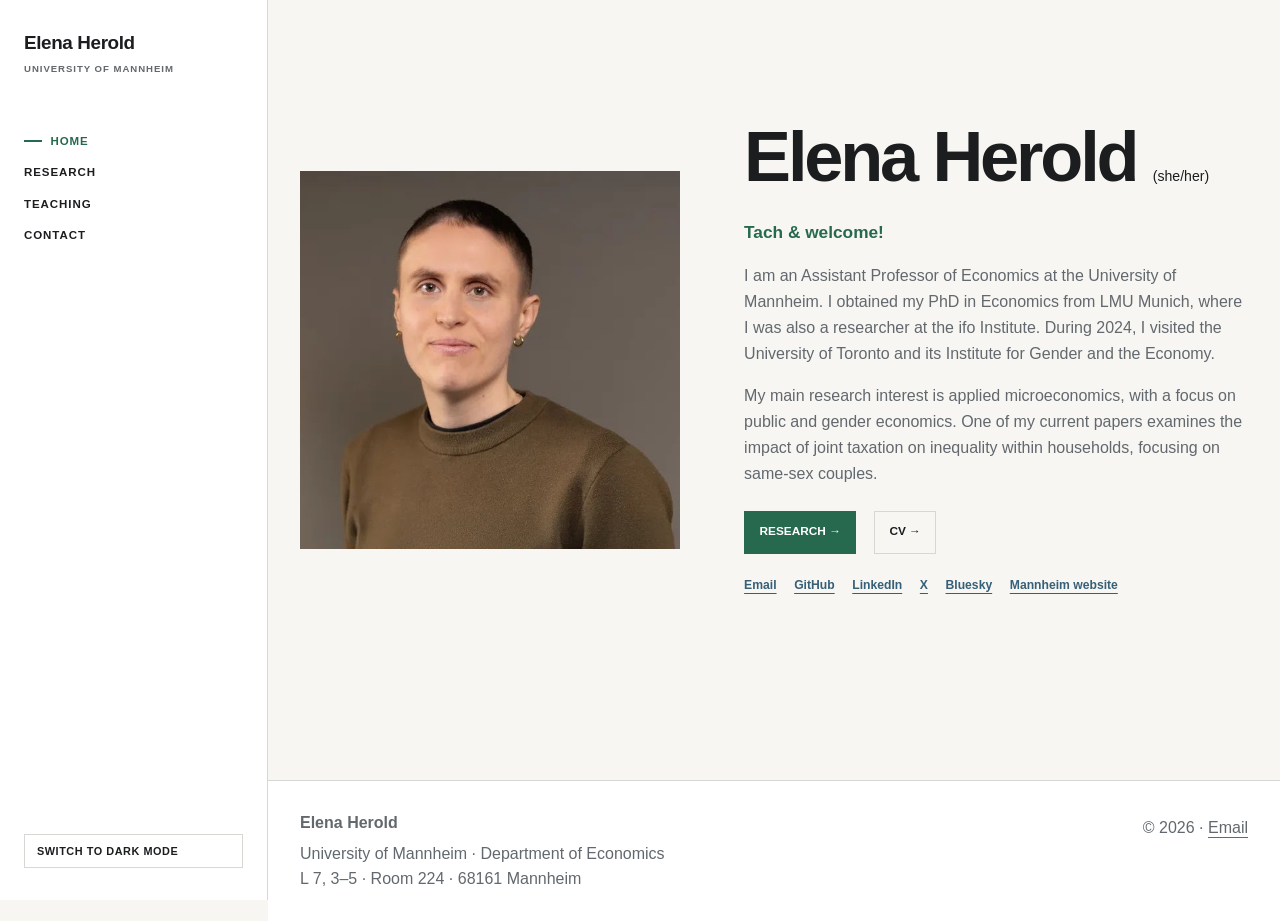
==== index.html @ 1909a2fe "Publish academic website" ====
<!doctype html>
<html lang="en"><head><meta charset="utf-8"><meta name="viewport" content="width=device-width, initial-scale=1"><meta name="description" content="Elena Herold — Assistant Professor of Economics at the University of Mannheim."><title>Elena Herold — Economics</title><link rel="stylesheet" href="styles.css"><script src="site.js" defer></script></head>
<body><a class="skip-link" href="#main">Skip to content</a>
<header class="site-header"><div class="nav-wrap"><a class="brand" href="index.html">Elena Herold</a><button class="menu-button" type="button" aria-expanded="false" aria-controls="navigation">Menu</button><nav class="nav" id="navigation" aria-label="Primary"><a aria-current="page" href="index.html">Home</a><a href="research.html">Research</a><a href="teaching.html">Teaching</a><a href="contact.html">Contact</a></nav></div></header>
<main id="main">
  <section class="hero"><div class="container profile-hero">
    <img class="portrait" src="elena-herold.jpg" alt="Portrait of Elena Herold" width="578" height="576">
    <div><h1>Elena Herold <small style="font-size:.24em;font-family:var(--sans);font-weight:500;letter-spacing:0">(she/her)</small></h1>
      <div class="bio"><p class="welcome">Tach &amp; welcome!</p><p>I am an Assistant Professor of Economics at the University of Mannheim. I obtained my PhD in Economics from LMU Munich, where I was also a researcher at the ifo Institute. During 2024, I visited the University of Toronto and its Institute for Gender and the Economy.</p><p>My main research interest is applied microeconomics, with a focus on public and gender economics. One of my current papers examines the impact of joint taxation on inequality within households, focusing on same-sex couples.</p></div>
      <div class="actions"><a class="button primary" href="research.html">Research →</a><a class="button" href="https://sites.google.com/view/elenaherold/cv" target="_blank" rel="noreferrer">CV →</a></div>
      <div class="quick-links" aria-label="Quick links"><a href="mailto:elena.herold@uni-mannheim.de">Email</a><a href="https://github.com/ElenaHerold">GitHub</a><a href="https://de.linkedin.com/in/elena-herold-15aa451b9">LinkedIn</a><a href="https://x.com/ElenaHero8">X</a><a href="https://bsky.app/profile/elenahero8.bsky.social">Bluesky</a><a href="https://www.vwl.uni-mannheim.de/herold/">Mannheim website</a></div>
    </div>
  </div></section>
</main>
<footer class="footer home-footer"><div class="footer-inner"><div><strong>Elena Herold</strong><p>University of Mannheim · Department of Economics<br>L 7, 3–5 · Room 224 · 68161 Mannheim</p></div><p>© <span data-year></span> · <a href="mailto:elena.herold@uni-mannheim.de">Email</a></p></div></footer></body></html>
---- styles.css ----
:root {
  --nav-w: clamp(248px, 22vw, 268px);
  --bg: #f7f6f3;
  --surface: #fff;
  --surface-soft: #efeeea;
  --text: #1b1d1f;
  --muted: #62686d;
  --line: #d7d7d3;
  --green: #27694f;
  --green-dark: #1f523f;
  --green-soft: #4f7d69;
  --orange: #9f3d32;
  --secondary: #365f78;
  --nav-bg: #fff;
  --nav-text: #1b1d1f;
  --serif: Georgia, "Times New Roman", serif;
  --sans: Arial, Helvetica, sans-serif;
}

html[data-theme="dark"] {
  --bg: #0c1120;
  --surface: #151d32;
  --surface-soft: #19233b;
  --text: #edf4ff;
  --muted: #a6b2c9;
  --line: #33425f;
  --green: #9bd2b6;
  --green-dark: #b9e0cd;
  --green-soft: #78b89c;
  --orange: #e09686;
  --secondary: #72e5ff;
  --nav-bg: #0c1120;
  --nav-text: #edf4ff;
}

* { box-sizing: border-box; }
html { scroll-behavior: smooth; }
body { margin: 0; padding-left: var(--nav-w); background: var(--bg); color: var(--text); font: 16px/1.62 var(--sans); }
a { color: inherit; text-underline-offset: 4px; }
img { max-width: 100%; }
.skip-link { position: fixed; left: -20rem; top: 1rem; z-index: 100; padding: .7rem 1rem; color: var(--text); background: var(--surface); }
.skip-link:focus { left: 1rem; }

.site-header { position: fixed; inset: 0 auto 0 0; z-index: 40; width: var(--nav-w); background: var(--nav-bg); color: var(--nav-text); border-right: 1px solid var(--line); }
.nav-wrap { min-height: 100%; padding: 2rem 1.5rem; display: flex; flex-direction: column; }
.brand { color: var(--nav-text); font: 720 1.18rem/1.2 var(--sans); letter-spacing: -.02em; text-decoration: none; }
.brand::after { content: "University of Mannheim"; display: block; margin-top: .55rem; color: var(--muted); font: 700 .6rem/1.3 var(--sans); letter-spacing: .1em; text-transform: uppercase; }
.nav { display: flex; flex-direction: column; gap: .8rem; margin-top: 3.5rem; }
.nav a { width: fit-content; color: var(--nav-text); font-size: .72rem; font-weight: 750; letter-spacing: .08em; text-decoration: none; text-transform: uppercase; }
.nav a:hover { color: var(--secondary); }
.nav a[aria-current="page"] { color: var(--green); }
.nav a[aria-current="page"]::before { content: ""; display: inline-block; width: 1.1rem; height: 2px; margin: 0 .55rem .2rem 0; background: currentColor; }
.menu-button { display: none; }
.theme-toggle { margin-top: auto; padding: .65rem .75rem; color: var(--nav-text); background: transparent; border: 1px solid var(--line); font: 750 .68rem/1 var(--sans); letter-spacing: .05em; text-align: left; text-transform: uppercase; cursor: pointer; }
.theme-toggle:hover { border-color: var(--green); color: var(--green); }

main { min-height: calc(100vh - 120px); }
.container { width: min(calc(100% - 4rem), 1080px); margin: auto; }
.hero { min-height: 80vh; display: flex; align-items: center; padding: 5rem 0; }
.profile-hero { display: grid; grid-template-columns: minmax(320px, .86fr) minmax(0, 1.14fr); gap: clamp(2.8rem, 5vw, 4.8rem); align-items: center; }
.portrait { display: block; width: 100%; height: auto; object-fit: contain; border: 0; box-shadow: none; margin: 0; }
h1 { margin: 0; font: 720 clamp(3rem, 5.5vw, 5.1rem)/.94 var(--sans); letter-spacing: -.045em; }
h1 small { font-size: .2em !important; font-weight: 500 !important; }
.welcome { margin-bottom: .55rem; color: var(--green); font-size: 1.08rem; font-weight: 800; }
.bio { max-width: 66ch; margin-top: 1.8rem; color: var(--muted); }
.actions, .quick-links { display: flex; flex-wrap: wrap; gap: .65rem 1.1rem; }
.actions { margin-top: 1.5rem; }
.quick-links { margin-top: 1.4rem; }
.quick-links a { color: var(--secondary); font-size: .76rem; font-weight: 750; }
.button { padding: .68rem .9rem; border: 1px solid var(--line); font-size: .74rem; font-weight: 800; text-decoration: none; text-transform: uppercase; }
.button:hover { border-color: var(--secondary); color: var(--secondary); }
.button.primary { color: #fff; background: var(--green); border-color: var(--green); }
html[data-theme="dark"] .button.primary { color: #111418; }

.compact-page { padding: 4.5rem 0 6rem; }
.page-title { margin-bottom: 2rem; }
.page-title h1, .research-heading-row h1 { font-size: clamp(2.35rem, 4.2vw, 3.8rem); }
.research-heading-row { display: flex; align-items: end; justify-content: space-between; gap: 2rem; margin-bottom: 2.4rem; }
.research-heading-row h2 { margin: 0 0 .35rem; color: var(--muted); font-size: .74rem; letter-spacing: .1em; text-transform: uppercase; }

.paper-grid { display: grid; border-top: 1px solid var(--line); }
.paper-card { padding: 1.45rem 0; border-bottom: 1px solid var(--line); }
.paper-card h3 { margin: 0; font: 650 1.2rem/1.28 var(--sans); }
.paper-card.featured { border-left: 0; padding-left: 0; }
.paper-meta-row { display: flex; flex-wrap: wrap; align-items: center; gap: .45rem; margin-top: .65rem; }
.authors { margin: 0 .4rem 0 0; color: var(--muted); }
.coauthor-link { color: var(--secondary); }
.status { display: inline-flex; align-items: center; min-height: 1.55rem; padding: .18rem .52rem; color: var(--secondary); background: transparent; border: 1px solid var(--line); border-radius: 2px; font-size: .67rem; font-weight: 750; }
.paper-actions-row { display: flex; flex-wrap: wrap; align-items: flex-start; gap: .7rem 1.15rem; margin-top: .75rem; }
.paper-actions-row > details:not([open]) { width: auto; }
.paper-actions-row > details[open] { flex: 1 1 100%; }
.paper-actions-row details p { max-width: 78ch; margin: 1rem 0 0; color: var(--muted); }
.paper-links { display: flex; align-items: center; gap: 1rem; }
.paper-links a, details summary { color: var(--green-dark); font-size: .76rem; font-weight: 800; cursor: pointer; }
html[data-theme="dark"] .paper-links a, html[data-theme="dark"] details summary { color: var(--green); }

.research-continuation, .subsection { margin-top: 3.5rem; }
.simple-heading { margin-bottom: 1.15rem; }
.simple-heading h2, .courses-heading h1 { margin: 0; color: var(--green-soft); font: 700 clamp(1.05rem, 1.65vw, 1.3rem)/1.15 var(--sans); letter-spacing: -.01em; }
.courses-heading h1 { font-size: 1.18rem; }
.research-first-heading { margin-bottom: 1rem; }
.publications-section { margin-top: 3rem; }
.work-list { display: grid; }
.work-item { padding: .95rem 0; border-bottom: 1px solid var(--line); }
.work-item:first-child { border-top: 1px solid var(--line); }
.work-item h3, .work-item p { margin: 0; }
.work-item h3, .publication-item h3 { font: 650 1.2rem/1.28 var(--sans); }
.work-item p { margin-top: .3rem; color: var(--muted); }
.publication-list { display: grid; }
.publication-item { display: grid; grid-template-columns: minmax(0, 1.5fr) minmax(170px, .5fr); gap: 1.5rem; padding: 1.05rem 0; border-bottom: 1px solid var(--line); }
.publication-item:first-child { border-top: 1px solid var(--line); }
.publication-item h3, .publication-item p { margin: 0; }
.publication-item h3 { font-size: 1.2rem; }
#policy .publication-item h3 { font-size: .9rem; line-height: 1.3; }
.publication-item p { margin-top: .3rem; color: var(--muted); font-size: .86rem; }
.publications-section .publication-item { grid-template-columns: 1fr; }
.publications-section .publication-venue { margin-top: .55rem; color: var(--text); }
.publications-section .publication-venue + p { margin-top: .55rem; }
.publication-item a:hover { color: var(--secondary); }
.media-grid { display: grid; grid-template-columns: repeat(2, minmax(0, 1fr)); gap: .7rem; }
.media-card { min-height: 135px; padding: 1.25rem; background: var(--surface); border: 1px solid var(--line); text-decoration: none; }
.media-card:hover { border-color: var(--green); }
.media-source { color: var(--green); font-size: .68rem; font-weight: 800; letter-spacing: .1em; text-transform: uppercase; }
.media-card h3 { margin: .65rem 0 0; font: 600 1.05rem/1.3 var(--serif); }

.course-list { display: grid; border-top: 1px solid var(--line); }
.course-item { min-height: 0; padding: 1.05rem 0; display: grid; grid-template-columns: 12rem minmax(0, 1fr); gap: 1.5rem; align-items: start; background: transparent; border: 0; border-bottom: 1px solid var(--line); }
.course-item > div { margin-top: 0; }
.course-term { margin: 0; color: var(--secondary); font-size: .67rem; font-weight: 800; letter-spacing: .08em; text-transform: uppercase; }
.course-item h2 { margin: 0 0 .35rem; font: 650 1.08rem/1.28 var(--sans); }
.course-item p { margin-bottom: 0; color: var(--muted); }
.teaching-supervision { padding: 2.2rem; background: color-mix(in srgb, var(--green) 7%, var(--surface)); border: 1px solid var(--line); }
.teaching-supervision .simple-heading h2 { font-size: 1.18rem; }
.teaching-supervision a { color: var(--secondary); }
.thesis-resources { display: grid; grid-template-columns: .8fr 1.2fr; gap: 2rem; margin-top: 1.8rem; }
.resource-block { padding-top: 1rem; border-top: 1px solid var(--line); }
.resource-block h3 { margin: 0; font-size: .95rem; }
.resource-list { margin: .9rem 0 0; padding-left: 1.15rem; }
.resource-list li + li { margin-top: .5rem; }

.contact-lead { margin-bottom: 2.8rem; }
.eyebrow { color: var(--green); font-size: .7rem; font-weight: 800; letter-spacing: .1em; text-transform: uppercase; }
.contact-email { font: 650 clamp(1.15rem, 2.8vw, 2.4rem)/1.1 var(--sans); letter-spacing: -.025em; text-decoration-thickness: 1px; }
.contact-layout { display: grid; grid-template-columns: .8fr 1.2fr; gap: 1rem; }
.office-block { padding: 1.7rem; background: var(--surface); border: 1px solid var(--line); font-style: normal; }
.office-block h2 { font: 600 1.8rem/1.1 var(--serif); }
.map-frame { width: 100%; min-height: 380px; border: 1px solid var(--line); filter: grayscale(.25) saturate(.6); }
.contact-bottom-links { display: flex; flex-wrap: wrap; gap: 1.2rem; margin-top: 1.4rem; }
.contact-bottom-links a { color: var(--secondary); font-weight: 750; }

/* Gentler research-page rhythm */
.research-page .container { width: min(calc(100% - 4rem), 900px); }
.research-page .compact-page { padding-top: 3.4rem; }
.research-page .simple-heading { margin-bottom: 1.8rem; }
.research-page .simple-heading h2 { color: var(--muted); font-size: .86rem; font-weight: 650; letter-spacing: .07em; text-transform: uppercase; }
.research-page .paper-grid { gap: 1.8rem; border-top: 0; }
.research-page .paper-card { padding: .15rem 0 .15rem 1.15rem; border-bottom: 0; border-left: 2px solid var(--line); transition: border-color .15s ease; }
.research-page .paper-card:hover { border-left-color: var(--green-soft); }
.research-page .paper-card h3 { font-size: 1.08rem; font-weight: 600; line-height: 1.4; }
.research-page .paper-meta-row { margin-top: .35rem; color: var(--muted); font-size: .84rem; }
.research-page .status { min-height: 1.4rem; padding: .12rem .42rem; color: var(--green-dark); background: color-mix(in srgb, var(--green) 7%, var(--surface)); border: 0; border-radius: 3px; font-size: .64rem; font-weight: 650; }
.research-page .paper-actions-row { margin-top: .45rem; }
.research-page .paper-links a,.research-page details summary { color: var(--muted); font-size: .73rem; font-weight: 600; }
.research-page .paper-links a:hover,.research-page details summary:hover { color: var(--green); }
.research-page .paper-actions-row details p { font-size: .9rem; line-height: 1.75; }
.research-page .research-continuation,.research-page .subsection { margin-top: 3.3rem; padding-top: 3.3rem; border-top: 1px solid var(--line); }
.research-page .work-list,.research-page .publication-list { gap: 1.55rem; }
.research-page .work-item { position: relative; padding: 0 0 0 1.2rem; border: 0; }
.research-page .work-item:first-child { border-top: 0; }
.research-page .work-item::before { content: ""; position: absolute; left: 0; top: .58rem; width: 5px; height: 5px; border-radius: 50%; background: var(--line); }
.research-page .work-item h3,.research-page .publication-item h3 { font-size: 1.02rem; font-weight: 600; line-height: 1.4; }
.research-page .work-item p,.research-page .publication-item p { font-size: .82rem; line-height: 1.65; }
.research-page .publication-item { display: block; padding: .1rem 0 .1rem 1.15rem; border: 0; border-left: 2px solid var(--line); }
.research-page .publication-item:first-child { border-top: 0; }
.research-page .publication-item:hover { border-left-color: var(--green-soft); }
.research-page #policy .publication-item h3 { font-size: .92rem; }
.research-page .publication-venue { font-style: italic; }
.research-page .media-grid { gap: .65rem; }
.research-page .media-card { min-height: 0; padding: 1rem 1.1rem; background: transparent; }
.research-page .media-card h3 { margin-top: .4rem; font: 500 1rem/1.4 var(--sans); }
.research-page .media-source { color: var(--muted); font-size: .65rem; font-weight: 650; }

.footer { padding: 1.8rem 0; color: var(--muted); background: var(--surface); border-top: 1px solid var(--line); }
.footer-inner { width: min(calc(100% - 4rem), 1080px); margin: auto; display: flex; justify-content: space-between; gap: 2rem; }
.footer p { margin: .3rem 0 0; }

@media (max-width: 900px) {
  body { padding-left: 0; }
  .site-header { position: sticky; inset: 0 0 auto; width: auto; border-right: 0; border-bottom: 1px solid var(--line); }
  .nav-wrap { min-height: auto; padding: 1rem 1.25rem; display: grid; grid-template-columns: 1fr auto; align-items: center; }
  .brand::after { display: none; }
  .menu-button { display: block; padding: .5rem .7rem; color: var(--nav-text); background: transparent; border: 1px solid var(--line); }
  .nav { display: none; grid-column: 1 / -1; flex-direction: row; flex-wrap: wrap; margin: 1rem 0 0; }
  .nav.is-open { display: flex; }
  .theme-toggle { grid-column: 1; margin-top: 1rem; width: max-content; }
  .container { width: min(calc(100% - 2.5rem), 1080px); }
  .profile-hero { grid-template-columns: 1fr; gap: 2.3rem; }
  .portrait { max-width: 560px; }
  .research-heading-row { display: block; }
  .research-heading-row h2 { margin-top: .8rem; }
  .course-item { grid-template-columns: 10rem minmax(0, 1fr); }
  .thesis-resources, .contact-layout { grid-template-columns: 1fr; }
}

@media (max-width: 620px) {
  .hero, .compact-page { padding: 3rem 0 4rem; }
  h1 { font-size: 3.35rem; }
  .paper-card { grid-template-columns: 1fr; }
  .paper-card h3, .paper-meta-row, .paper-card > details[open] { grid-column: 1; }
  .publication-item, .media-grid { grid-template-columns: 1fr; }
  .course-item { grid-template-columns: 1fr; gap: .35rem; }
  .teaching-supervision { padding: 1.4rem; }
  .footer-inner { width: min(calc(100% - 2.5rem), 1080px); flex-direction: column; }
}
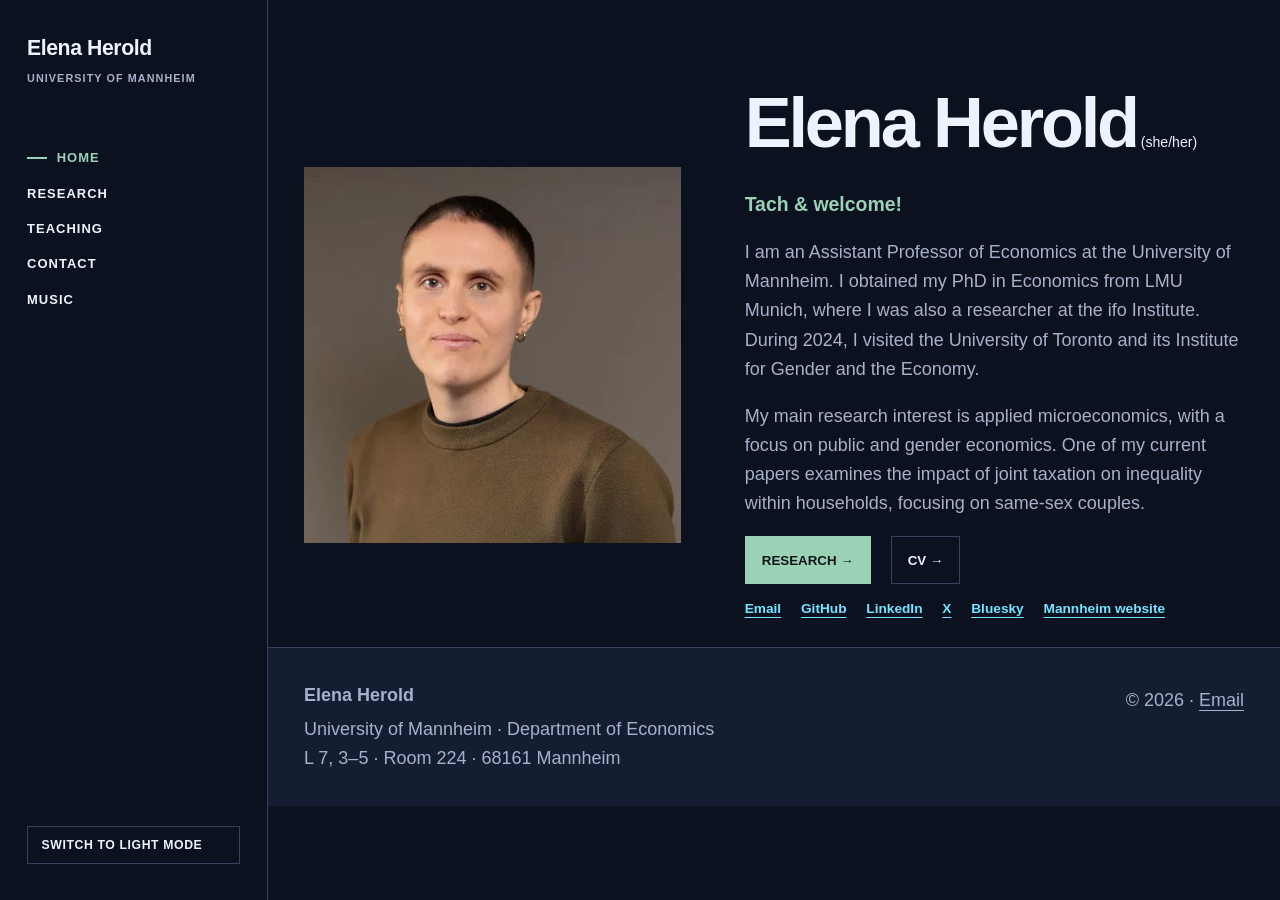
==== commit 05fd20ba: "Show Music on Home and refresh site assets" ====
--- a/index.html
+++ b/index.html
@@ -1,7 +1,7 @@
 <!doctype html>
-<html lang="en"><head><meta charset="utf-8"><meta name="viewport" content="width=device-width, initial-scale=1"><meta name="description" content="Elena Herold — Assistant Professor of Economics at the University of Mannheim."><title>Elena Herold — Economics</title><link rel="stylesheet" href="styles.css"><script src="site.js" defer></script></head>
+<html lang="en"><head><meta charset="utf-8"><meta name="viewport" content="width=device-width, initial-scale=1"><meta name="description" content="Elena Herold — Assistant Professor of Economics at the University of Mannheim."><title>Elena Herold — Economics</title><link rel="stylesheet" href="styles.css?v=music"><script src="site.js?v=music" defer></script></head>
 <body><a class="skip-link" href="#main">Skip to content</a>
-<header class="site-header"><div class="nav-wrap"><a class="brand" href="index.html">Elena Herold</a><button class="menu-button" type="button" aria-expanded="false" aria-controls="navigation">Menu</button><nav class="nav" id="navigation" aria-label="Primary"><a aria-current="page" href="index.html">Home</a><a href="research.html">Research</a><a href="teaching.html">Teaching</a><a href="contact.html">Contact</a></nav></div></header>
+<header class="site-header"><div class="nav-wrap"><a class="brand" href="index.html">Elena Herold</a><button class="menu-button" type="button" aria-expanded="false" aria-controls="navigation">Menu</button><nav class="nav" id="navigation" aria-label="Primary"><a aria-current="page" href="index.html">Home</a><a href="research.html">Research</a><a href="teaching.html">Teaching</a><a href="contact.html">Contact</a><a href="music.html">Music</a></nav></div></header>
 <main id="main">
   <section class="hero"><div class="container profile-hero">
     <img class="portrait" src="elena-herold.jpg" alt="Portrait of Elena Herold" width="578" height="576">
--- a/styles.css
+++ b/styles.css
@@ -17,7 +17,7 @@
   --sans: Arial, Helvetica, sans-serif;
 }
 
-html[data-theme="dark"] {
+html:not([data-theme="light"]) {
   --bg: #0c1120;
   --surface: #151d32;
   --surface-soft: #19233b;
@@ -34,8 +34,8 @@
 }
 
 * { box-sizing: border-box; }
-html { scroll-behavior: smooth; }
-body { margin: 0; padding-left: var(--nav-w); background: var(--bg); color: var(--text); font: 16px/1.62 var(--sans); }
+html { scroll-behavior: smooth; font-size: 112.5%; }
+body { margin: 0; padding-left: var(--nav-w); background: var(--bg); color: var(--text); font: 1rem/1.62 var(--sans); }
 a { color: inherit; text-underline-offset: 4px; }
 img { max-width: 100%; }
 .skip-link { position: fixed; left: -20rem; top: 1rem; z-index: 100; padding: .7rem 1rem; color: var(--text); background: var(--surface); }
@@ -55,22 +55,24 @@
 .theme-toggle:hover { border-color: var(--green); color: var(--green); }
 
 main { min-height: calc(100vh - 120px); }
+main:has(> .hero) { min-height: 0; }
 .container { width: min(calc(100% - 4rem), 1080px); margin: auto; }
-.hero { min-height: 80vh; display: flex; align-items: center; padding: 5rem 0; }
+.hero { display: flex; align-items: center; padding: 5rem 0 1.5rem; }
 .profile-hero { display: grid; grid-template-columns: minmax(320px, .86fr) minmax(0, 1.14fr); gap: clamp(2.8rem, 5vw, 4.8rem); align-items: center; }
+.profile-hero h1 { display: flex; flex-wrap: wrap; align-items: baseline; gap: .055em; }
 .portrait { display: block; width: 100%; height: auto; object-fit: contain; border: 0; box-shadow: none; margin: 0; }
 h1 { margin: 0; font: 720 clamp(3rem, 5.5vw, 5.1rem)/.94 var(--sans); letter-spacing: -.045em; }
 h1 small { font-size: .2em !important; font-weight: 500 !important; }
 .welcome { margin-bottom: .55rem; color: var(--green); font-size: 1.08rem; font-weight: 800; }
 .bio { max-width: 66ch; margin-top: 1.8rem; color: var(--muted); }
 .actions, .quick-links { display: flex; flex-wrap: wrap; gap: .65rem 1.1rem; }
-.actions { margin-top: 1.5rem; }
-.quick-links { margin-top: 1.4rem; }
+.hero .actions { margin-top: .95rem; }
+.hero .quick-links { margin-top: .75rem; }
 .quick-links a { color: var(--secondary); font-size: .76rem; font-weight: 750; }
 .button { padding: .68rem .9rem; border: 1px solid var(--line); font-size: .74rem; font-weight: 800; text-decoration: none; text-transform: uppercase; }
 .button:hover { border-color: var(--secondary); color: var(--secondary); }
 .button.primary { color: #fff; background: var(--green); border-color: var(--green); }
-html[data-theme="dark"] .button.primary { color: #111418; }
+html:not([data-theme="light"]) .button.primary { color: #111418; }
 
 .compact-page { padding: 4.5rem 0 6rem; }
 .page-title { margin-bottom: 2rem; }
@@ -92,7 +94,7 @@
 .paper-actions-row details p { max-width: 78ch; margin: 1rem 0 0; color: var(--muted); }
 .paper-links { display: flex; align-items: center; gap: 1rem; }
 .paper-links a, details summary { color: var(--green-dark); font-size: .76rem; font-weight: 800; cursor: pointer; }
-html[data-theme="dark"] .paper-links a, html[data-theme="dark"] details summary { color: var(--green); }
+html:not([data-theme="light"]) .paper-links a, html:not([data-theme="light"]) details summary { color: var(--green); }
 
 .research-continuation, .subsection { margin-top: 3.5rem; }
 .simple-heading { margin-bottom: 1.15rem; }
@@ -147,6 +149,11 @@
 .map-frame { width: 100%; min-height: 380px; border: 1px solid var(--line); filter: grayscale(.25) saturate(.6); }
 .contact-bottom-links { display: flex; flex-wrap: wrap; gap: 1.2rem; margin-top: 1.4rem; }
 .contact-bottom-links a { color: var(--secondary); font-weight: 750; }
+
+.music-content { display: grid; grid-template-columns: minmax(0, .8fr) minmax(0, 1.2fr); gap: 2.5rem; }
+.music-content > section { border-top: 1px solid var(--line); padding-top: 1.25rem; }
+.music-content p { color: var(--muted); }
+.music-content a { color: var(--secondary); }
 
 /* Gentler research-page rhythm */
 .research-page .container { width: min(calc(100% - 4rem), 900px); }
@@ -185,6 +192,7 @@
 .footer p { margin: .3rem 0 0; }
 
 @media (max-width: 900px) {
+  html { font-size: 106.25%; }
   body { padding-left: 0; }
   .site-header { position: sticky; inset: 0 0 auto; width: auto; border-right: 0; border-bottom: 1px solid var(--line); }
   .nav-wrap { min-height: auto; padding: 1rem 1.25rem; display: grid; grid-template-columns: 1fr auto; align-items: center; }
@@ -199,11 +207,12 @@
   .research-heading-row { display: block; }
   .research-heading-row h2 { margin-top: .8rem; }
   .course-item { grid-template-columns: 10rem minmax(0, 1fr); }
-  .thesis-resources, .contact-layout { grid-template-columns: 1fr; }
+  .thesis-resources, .contact-layout, .music-content { grid-template-columns: 1fr; }
 }
 
 @media (max-width: 620px) {
   .hero, .compact-page { padding: 3rem 0 4rem; }
+  .hero { padding-bottom: 1.25rem; }
   h1 { font-size: 3.35rem; }
   .paper-card { grid-template-columns: 1fr; }
   .paper-card h3, .paper-meta-row, .paper-card > details[open] { grid-column: 1; }
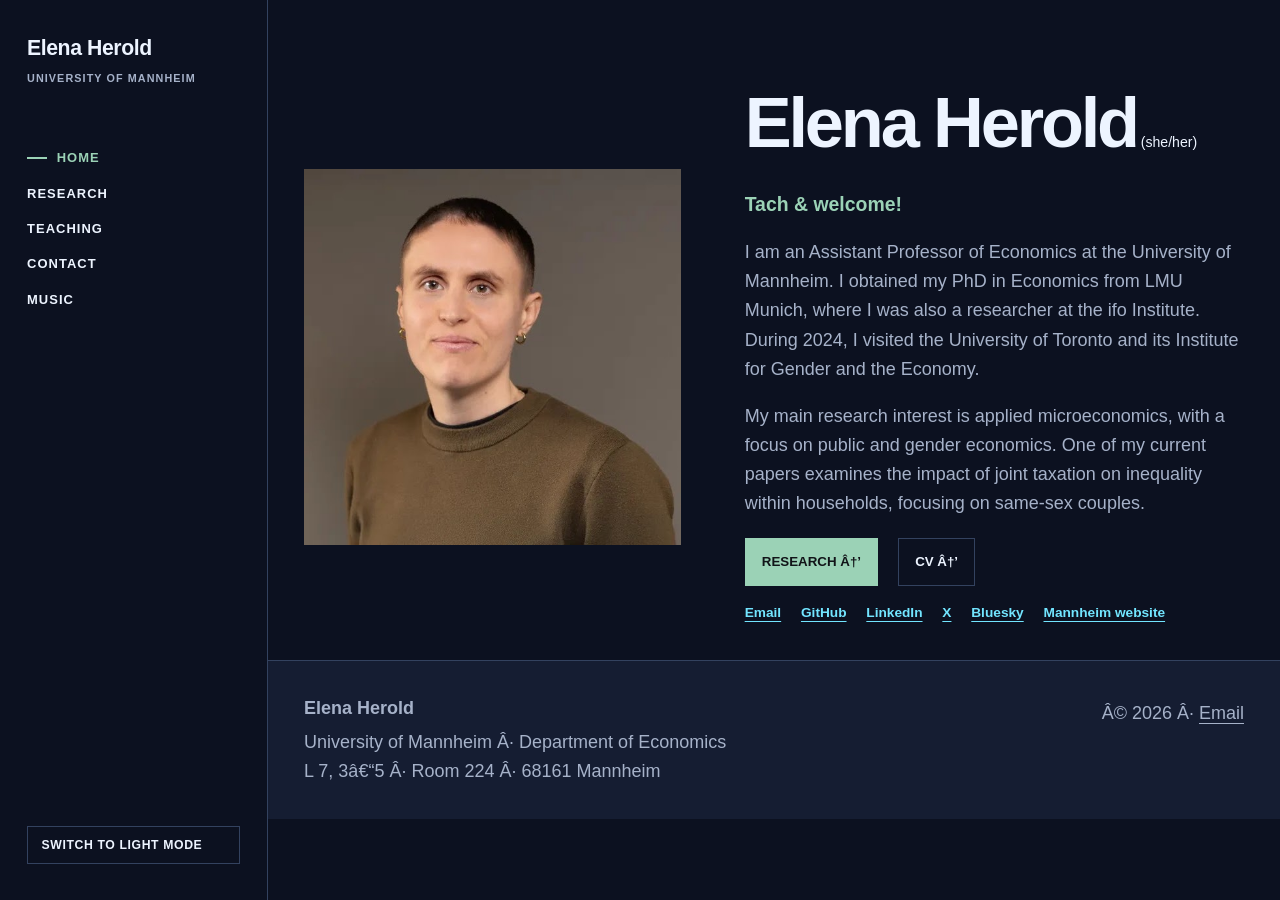
==== commit 7d4cca8b: "Refresh homepage spacing styles" ====
--- a/index.html
+++ b/index.html
@@ -1,5 +1,5 @@
 <!doctype html>
-<html lang="en"><head><meta charset="utf-8"><meta name="viewport" content="width=device-width, initial-scale=1"><meta name="description" content="Elena Herold — Assistant Professor of Economics at the University of Mannheim."><title>Elena Herold — Economics</title><link rel="stylesheet" href="styles.css?v=music"><script src="site.js?v=music" defer></script></head>
+<html lang="en"><head><meta charset="utf-8"><meta name="viewport" content="width=device-width, initial-scale=1"><meta name="description" content="Elena Herold â€” Assistant Professor of Economics at the University of Mannheim."><title>Elena Herold â€” Economics</title><link rel="stylesheet" href="styles.css?v=music-layout"><script src="site.js?v=music" defer></script></head>
 <body><a class="skip-link" href="#main">Skip to content</a>
 <header class="site-header"><div class="nav-wrap"><a class="brand" href="index.html">Elena Herold</a><button class="menu-button" type="button" aria-expanded="false" aria-controls="navigation">Menu</button><nav class="nav" id="navigation" aria-label="Primary"><a aria-current="page" href="index.html">Home</a><a href="research.html">Research</a><a href="teaching.html">Teaching</a><a href="contact.html">Contact</a><a href="music.html">Music</a></nav></div></header>
 <main id="main">
@@ -7,9 +7,9 @@
     <img class="portrait" src="elena-herold.jpg" alt="Portrait of Elena Herold" width="578" height="576">
     <div><h1>Elena Herold <small style="font-size:.24em;font-family:var(--sans);font-weight:500;letter-spacing:0">(she/her)</small></h1>
       <div class="bio"><p class="welcome">Tach &amp; welcome!</p><p>I am an Assistant Professor of Economics at the University of Mannheim. I obtained my PhD in Economics from LMU Munich, where I was also a researcher at the ifo Institute. During 2024, I visited the University of Toronto and its Institute for Gender and the Economy.</p><p>My main research interest is applied microeconomics, with a focus on public and gender economics. One of my current papers examines the impact of joint taxation on inequality within households, focusing on same-sex couples.</p></div>
-      <div class="actions"><a class="button primary" href="research.html">Research →</a><a class="button" href="https://sites.google.com/view/elenaherold/cv" target="_blank" rel="noreferrer">CV →</a></div>
+      <div class="actions"><a class="button primary" href="research.html">Research â†’</a><a class="button" href="https://sites.google.com/view/elenaherold/cv" target="_blank" rel="noreferrer">CV â†’</a></div>
       <div class="quick-links" aria-label="Quick links"><a href="mailto:elena.herold@uni-mannheim.de">Email</a><a href="https://github.com/ElenaHerold">GitHub</a><a href="https://de.linkedin.com/in/elena-herold-15aa451b9">LinkedIn</a><a href="https://x.com/ElenaHero8">X</a><a href="https://bsky.app/profile/elenahero8.bsky.social">Bluesky</a><a href="https://www.vwl.uni-mannheim.de/herold/">Mannheim website</a></div>
     </div>
   </div></section>
 </main>
-<footer class="footer home-footer"><div class="footer-inner"><div><strong>Elena Herold</strong><p>University of Mannheim · Department of Economics<br>L 7, 3–5 · Room 224 · 68161 Mannheim</p></div><p>© <span data-year></span> · <a href="mailto:elena.herold@uni-mannheim.de">Email</a></p></div></footer></body></html>
+<footer class="footer home-footer"><div class="footer-inner"><div><strong>Elena Herold</strong><p>University of Mannheim Â· Department of Economics<br>L 7, 3â€“5 Â· Room 224 Â· 68161 Mannheim</p></div><p>Â© <span data-year></span> Â· <a href="mailto:elena.herold@uni-mannheim.de">Email</a></p></div></footer></body></html>
--- a/styles.css
+++ b/styles.css
@@ -57,7 +57,7 @@
 main { min-height: calc(100vh - 120px); }
 main:has(> .hero) { min-height: 0; }
 .container { width: min(calc(100% - 4rem), 1080px); margin: auto; }
-.hero { display: flex; align-items: center; padding: 5rem 0 1.5rem; }
+.hero { display: flex; align-items: center; padding: 5rem 0 2rem; }
 .profile-hero { display: grid; grid-template-columns: minmax(320px, .86fr) minmax(0, 1.14fr); gap: clamp(2.8rem, 5vw, 4.8rem); align-items: center; }
 .profile-hero h1 { display: flex; flex-wrap: wrap; align-items: baseline; gap: .055em; }
 .portrait { display: block; width: 100%; height: auto; object-fit: contain; border: 0; box-shadow: none; margin: 0; }
@@ -66,8 +66,8 @@
 .welcome { margin-bottom: .55rem; color: var(--green); font-size: 1.08rem; font-weight: 800; }
 .bio { max-width: 66ch; margin-top: 1.8rem; color: var(--muted); }
 .actions, .quick-links { display: flex; flex-wrap: wrap; gap: .65rem 1.1rem; }
-.hero .actions { margin-top: .95rem; }
-.hero .quick-links { margin-top: .75rem; }
+.hero .actions { margin-top: 1.075rem; }
+.hero .quick-links { margin-top: .9rem; }
 .quick-links a { color: var(--secondary); font-size: .76rem; font-weight: 750; }
 .button { padding: .68rem .9rem; border: 1px solid var(--line); font-size: .74rem; font-weight: 800; text-decoration: none; text-transform: uppercase; }
 .button:hover { border-color: var(--secondary); color: var(--secondary); }
@@ -150,10 +150,19 @@
 .contact-bottom-links { display: flex; flex-wrap: wrap; gap: 1.2rem; margin-top: 1.4rem; }
 .contact-bottom-links a { color: var(--secondary); font-weight: 750; }
 
-.music-content { display: grid; grid-template-columns: minmax(0, .8fr) minmax(0, 1.2fr); gap: 2.5rem; }
-.music-content > section { border-top: 1px solid var(--line); padding-top: 1.25rem; }
-.music-content p { color: var(--muted); }
-.music-content a { color: var(--secondary); }
+.music-page .container { max-width: 960px; }
+.music-page .page-title { margin-bottom: clamp(1.8rem, 4vw, 3.25rem); }
+.music-page .page-title h1 { font-family: var(--serif); font-weight: 600; letter-spacing: -.05em; }
+.music-content { display: grid; grid-template-columns: minmax(0, .85fr) minmax(0, 1.15fr); gap: clamp(1.5rem, 4vw, 3.5rem); align-items: start; }
+.music-content > section { min-width: 0; border-top: 1px solid var(--line); padding-top: 1.25rem; }
+.music-content > section:first-child { padding: clamp(1.2rem, 2.6vw, 2rem); background: color-mix(in srgb, var(--green) 5%, var(--surface)); border: 1px solid var(--line); }
+.music-content .simple-heading h2 { color: var(--green); font: 600 1.55rem/1.2 var(--serif); }
+.music-content p { margin: 0 0 1.2rem; color: var(--muted); }
+.music-content .resource-list { list-style: none; padding: 0; margin: 0; }
+.music-content .resource-list li { margin: 0; padding: .65rem 0; border-bottom: 1px solid var(--line); }
+.music-content .resource-list li:last-child { border-bottom: 0; }
+.music-content a { color: var(--text); text-decoration-color: var(--green-soft); text-decoration-thickness: 1px; }
+.music-content a:hover, .music-content a:focus-visible { color: var(--green); }
 
 /* Gentler research-page rhythm */
 .research-page .container { width: min(calc(100% - 4rem), 900px); }
@@ -212,7 +221,7 @@
 
 @media (max-width: 620px) {
   .hero, .compact-page { padding: 3rem 0 4rem; }
-  .hero { padding-bottom: 1.25rem; }
+  .hero { padding-bottom: 1.625rem; }
   h1 { font-size: 3.35rem; }
   .paper-card { grid-template-columns: 1fr; }
   .paper-card h3, .paper-meta-row, .paper-card > details[open] { grid-column: 1; }
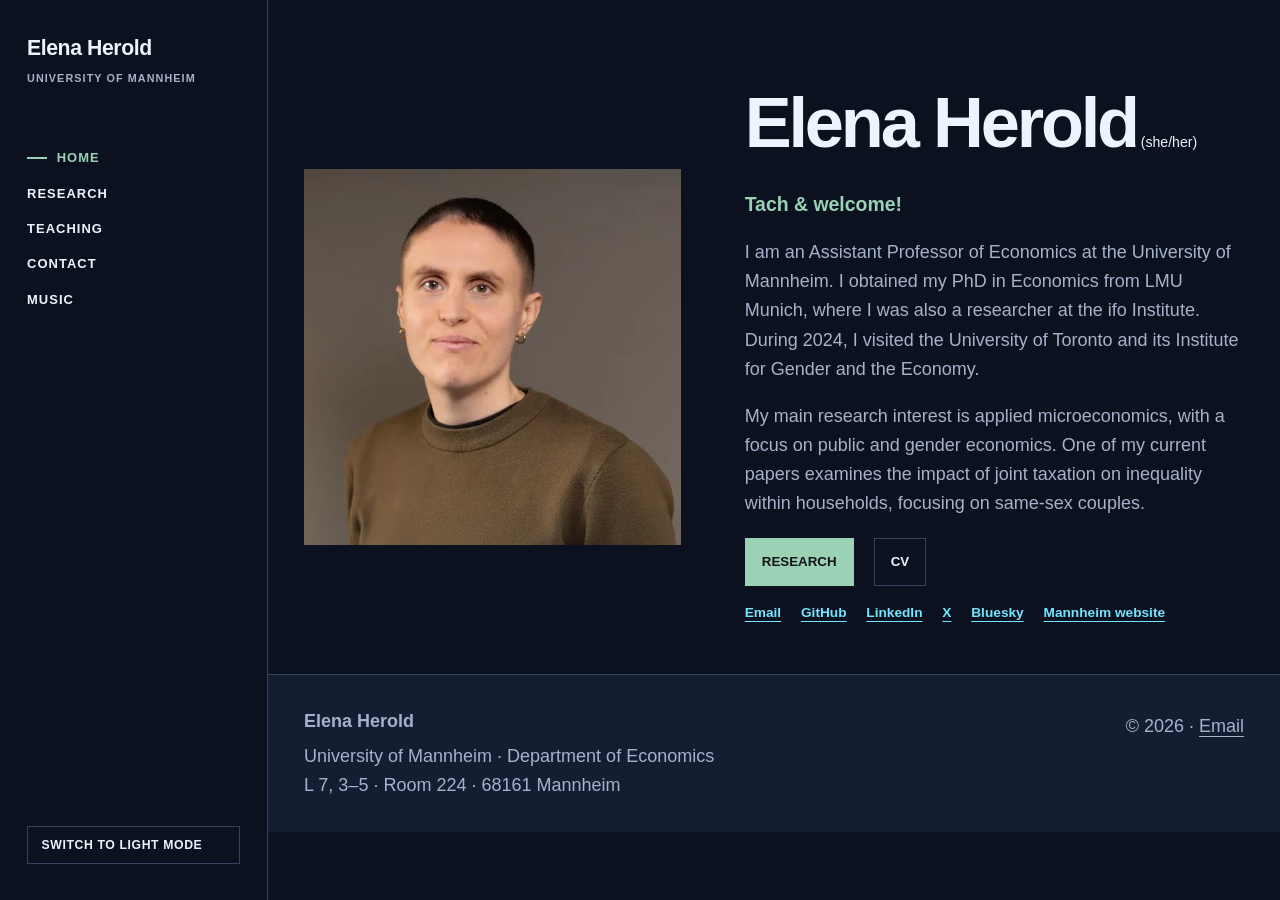
==== commit 71f7d222: "Fix homepage punctuation and button labels" ====
--- a/index.html
+++ b/index.html
@@ -1,5 +1,5 @@
 <!doctype html>
-<html lang="en"><head><meta charset="utf-8"><meta name="viewport" content="width=device-width, initial-scale=1"><meta name="description" content="Elena Herold â€” Assistant Professor of Economics at the University of Mannheim."><title>Elena Herold â€” Economics</title><link rel="stylesheet" href="styles.css?v=music-layout"><script src="site.js?v=music" defer></script></head>
+<html lang="en"><head><meta charset="utf-8"><meta name="viewport" content="width=device-width, initial-scale=1"><meta name="description" content="Elena Herold &mdash; Assistant Professor of Economics at the University of Mannheim."><title>Elena Herold &mdash; Economics</title><link rel="stylesheet" href="styles.css?v=home-contact"><script src="site.js?v=music" defer></script></head>
 <body><a class="skip-link" href="#main">Skip to content</a>
 <header class="site-header"><div class="nav-wrap"><a class="brand" href="index.html">Elena Herold</a><button class="menu-button" type="button" aria-expanded="false" aria-controls="navigation">Menu</button><nav class="nav" id="navigation" aria-label="Primary"><a aria-current="page" href="index.html">Home</a><a href="research.html">Research</a><a href="teaching.html">Teaching</a><a href="contact.html">Contact</a><a href="music.html">Music</a></nav></div></header>
 <main id="main">
@@ -7,9 +7,9 @@
     <img class="portrait" src="elena-herold.jpg" alt="Portrait of Elena Herold" width="578" height="576">
     <div><h1>Elena Herold <small style="font-size:.24em;font-family:var(--sans);font-weight:500;letter-spacing:0">(she/her)</small></h1>
       <div class="bio"><p class="welcome">Tach &amp; welcome!</p><p>I am an Assistant Professor of Economics at the University of Mannheim. I obtained my PhD in Economics from LMU Munich, where I was also a researcher at the ifo Institute. During 2024, I visited the University of Toronto and its Institute for Gender and the Economy.</p><p>My main research interest is applied microeconomics, with a focus on public and gender economics. One of my current papers examines the impact of joint taxation on inequality within households, focusing on same-sex couples.</p></div>
-      <div class="actions"><a class="button primary" href="research.html">Research â†’</a><a class="button" href="https://sites.google.com/view/elenaherold/cv" target="_blank" rel="noreferrer">CV â†’</a></div>
+      <div class="actions"><a class="button primary" href="research.html">Research</a><a class="button" href="https://sites.google.com/view/elenaherold/cv" target="_blank" rel="noreferrer">CV</a></div>
       <div class="quick-links" aria-label="Quick links"><a href="mailto:elena.herold@uni-mannheim.de">Email</a><a href="https://github.com/ElenaHerold">GitHub</a><a href="https://de.linkedin.com/in/elena-herold-15aa451b9">LinkedIn</a><a href="https://x.com/ElenaHero8">X</a><a href="https://bsky.app/profile/elenahero8.bsky.social">Bluesky</a><a href="https://www.vwl.uni-mannheim.de/herold/">Mannheim website</a></div>
     </div>
   </div></section>
 </main>
-<footer class="footer home-footer"><div class="footer-inner"><div><strong>Elena Herold</strong><p>University of Mannheim Â· Department of Economics<br>L 7, 3â€“5 Â· Room 224 Â· 68161 Mannheim</p></div><p>Â© <span data-year></span> Â· <a href="mailto:elena.herold@uni-mannheim.de">Email</a></p></div></footer></body></html>
+<footer class="footer home-footer"><div class="footer-inner"><div><strong>Elena Herold</strong><p>University of Mannheim &middot; Department of Economics<br>L 7, 3&ndash;5 &middot; Room 224 &middot; 68161 Mannheim</p></div><p>&copy; <span data-year></span> &middot; <a href="mailto:elena.herold@uni-mannheim.de">Email</a></p></div></footer></body></html>
--- a/styles.css
+++ b/styles.css
@@ -57,7 +57,7 @@
 main { min-height: calc(100vh - 120px); }
 main:has(> .hero) { min-height: 0; }
 .container { width: min(calc(100% - 4rem), 1080px); margin: auto; }
-.hero { display: flex; align-items: center; padding: 5rem 0 2rem; }
+.hero { display: flex; align-items: center; padding: 5rem 0 2.75rem; }
 .profile-hero { display: grid; grid-template-columns: minmax(320px, .86fr) minmax(0, 1.14fr); gap: clamp(2.8rem, 5vw, 4.8rem); align-items: center; }
 .profile-hero h1 { display: flex; flex-wrap: wrap; align-items: baseline; gap: .055em; }
 .portrait { display: block; width: 100%; height: auto; object-fit: contain; border: 0; box-shadow: none; margin: 0; }
@@ -221,7 +221,7 @@
 
 @media (max-width: 620px) {
   .hero, .compact-page { padding: 3rem 0 4rem; }
-  .hero { padding-bottom: 1.625rem; }
+  .hero { padding-bottom: 2.125rem; }
   h1 { font-size: 3.35rem; }
   .paper-card { grid-template-columns: 1fr; }
   .paper-card h3, .paper-meta-row, .paper-card > details[open] { grid-column: 1; }
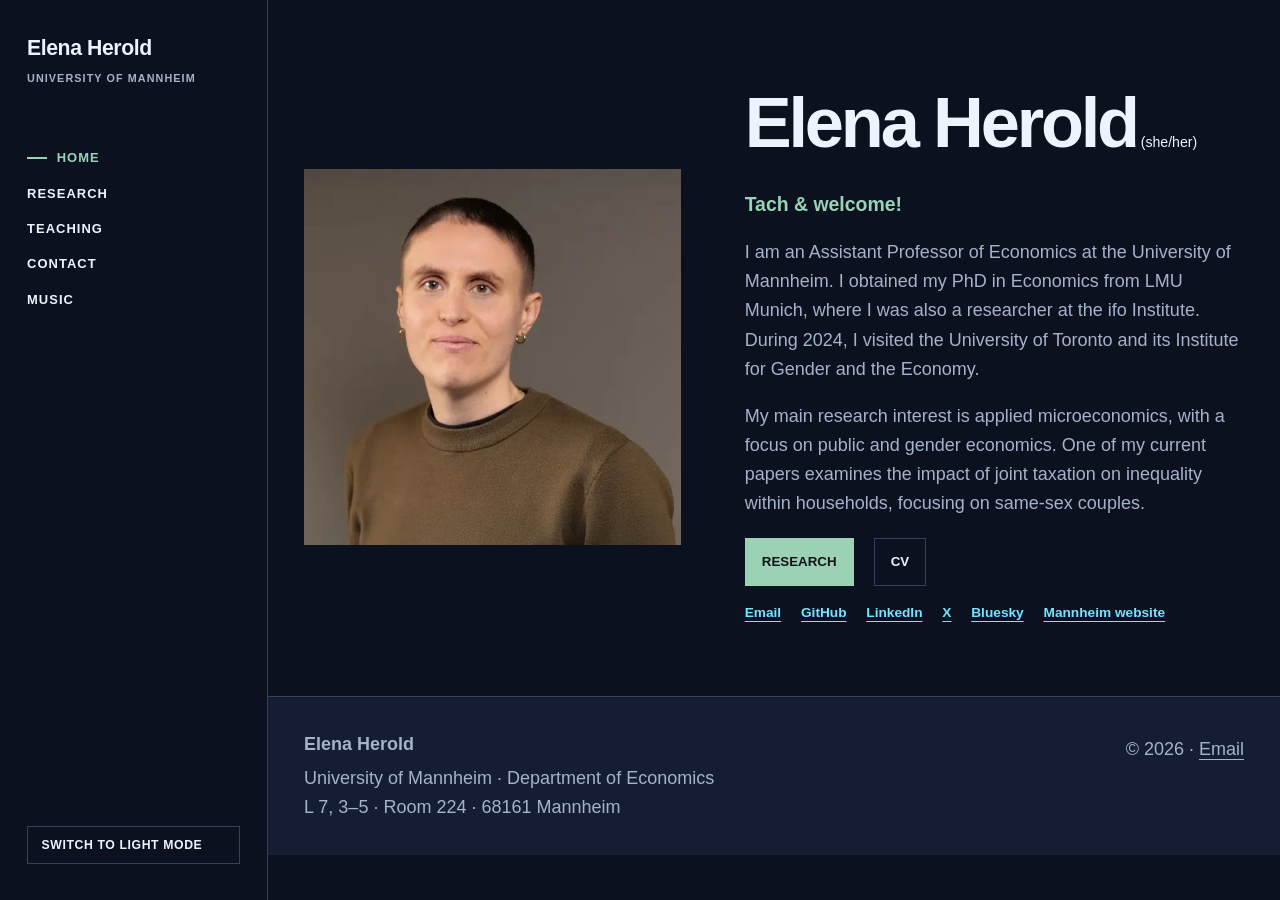
==== commit 457b1469: "Refresh the homepage footer spacing" ====
--- a/index.html
+++ b/index.html
@@ -1,5 +1,5 @@
 <!doctype html>
-<html lang="en"><head><meta charset="utf-8"><meta name="viewport" content="width=device-width, initial-scale=1"><meta name="description" content="Elena Herold &mdash; Assistant Professor of Economics at the University of Mannheim."><title>Elena Herold &mdash; Economics</title><link rel="stylesheet" href="styles.css?v=home-contact"><script src="site.js?v=music" defer></script></head>
+<html lang="en"><head><meta charset="utf-8"><meta name="viewport" content="width=device-width, initial-scale=1"><meta name="description" content="Elena Herold &mdash; Assistant Professor of Economics at the University of Mannheim."><title>Elena Herold &mdash; Economics</title><link rel="stylesheet" href="styles.css?v=footer-gap"><script src="site.js?v=music" defer></script></head>
 <body><a class="skip-link" href="#main">Skip to content</a>
 <header class="site-header"><div class="nav-wrap"><a class="brand" href="index.html">Elena Herold</a><button class="menu-button" type="button" aria-expanded="false" aria-controls="navigation">Menu</button><nav class="nav" id="navigation" aria-label="Primary"><a aria-current="page" href="index.html">Home</a><a href="research.html">Research</a><a href="teaching.html">Teaching</a><a href="contact.html">Contact</a><a href="music.html">Music</a></nav></div></header>
 <main id="main">
--- a/styles.css
+++ b/styles.css
@@ -57,7 +57,7 @@
 main { min-height: calc(100vh - 120px); }
 main:has(> .hero) { min-height: 0; }
 .container { width: min(calc(100% - 4rem), 1080px); margin: auto; }
-.hero { display: flex; align-items: center; padding: 5rem 0 2.75rem; }
+.hero { display: flex; align-items: center; padding: 5rem 0 4rem; }
 .profile-hero { display: grid; grid-template-columns: minmax(320px, .86fr) minmax(0, 1.14fr); gap: clamp(2.8rem, 5vw, 4.8rem); align-items: center; }
 .profile-hero h1 { display: flex; flex-wrap: wrap; align-items: baseline; gap: .055em; }
 .portrait { display: block; width: 100%; height: auto; object-fit: contain; border: 0; box-shadow: none; margin: 0; }
@@ -221,7 +221,7 @@
 
 @media (max-width: 620px) {
   .hero, .compact-page { padding: 3rem 0 4rem; }
-  .hero { padding-bottom: 2.125rem; }
+  .hero { padding-bottom: 3.25rem; }
   h1 { font-size: 3.35rem; }
   .paper-card { grid-template-columns: 1fr; }
   .paper-card h3, .paper-meta-row, .paper-card > details[open] { grid-column: 1; }
